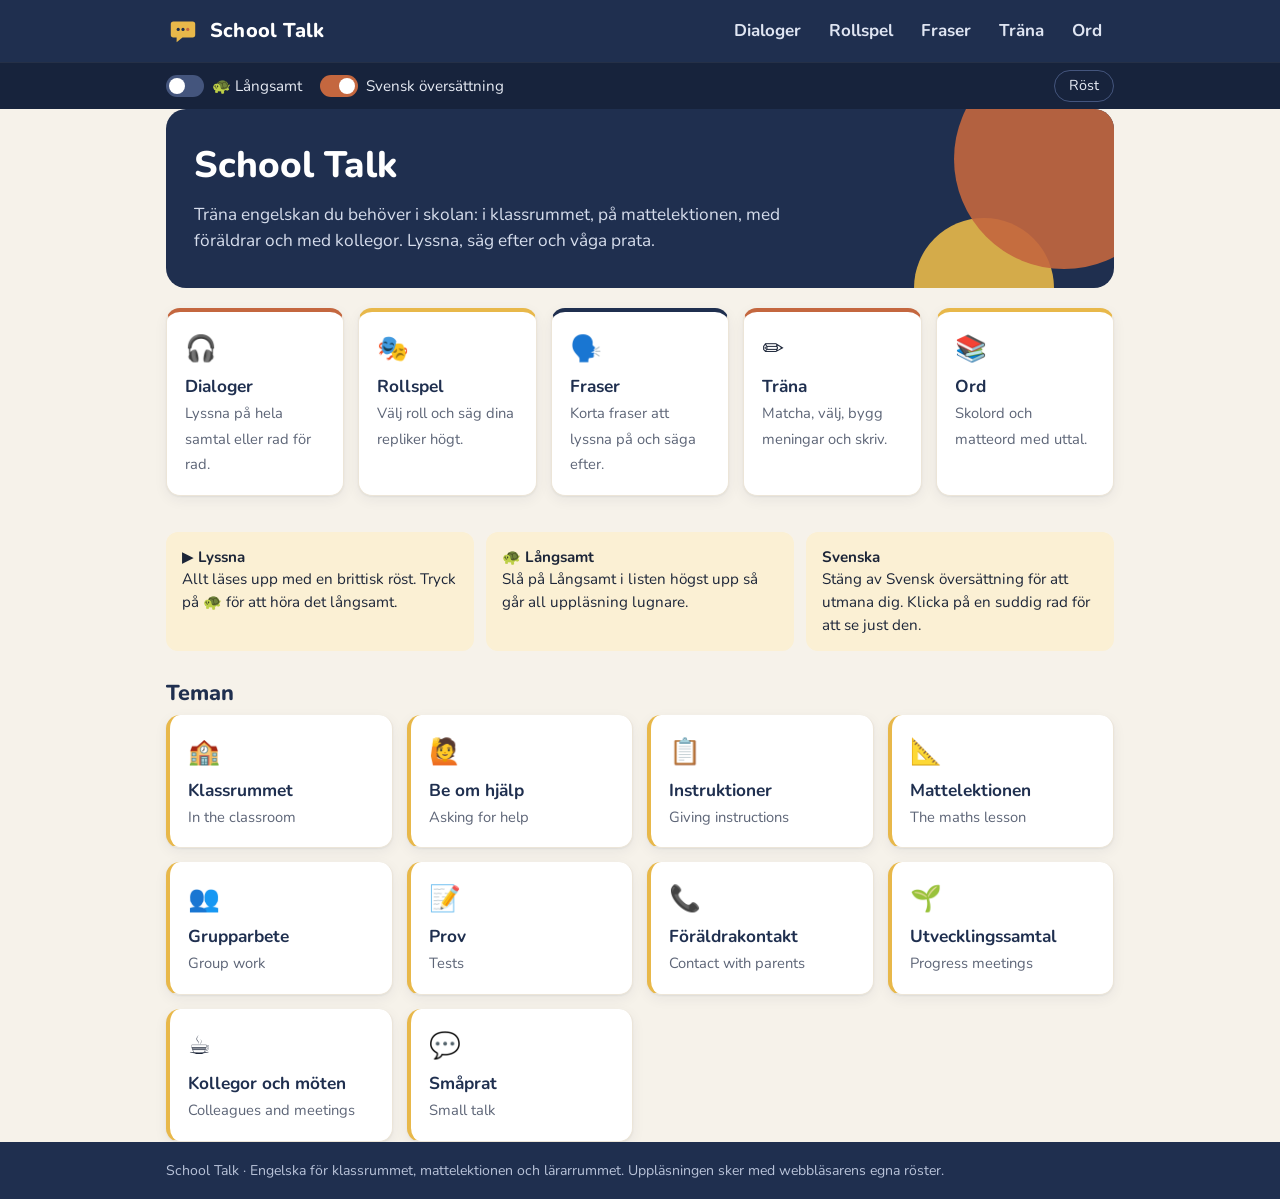
==== index.html @ 0cbd723f "Bygg School Talk: dialoger, rollspel, fraser, övningar och ord Co-Authored-By: Claude Opus 5.5 <nore" ====
<!doctype html>
<html lang="sv">
<head>
  <meta charset="utf-8">
  <meta name="viewport" content="width=device-width, initial-scale=1">
  <title>School Talk – engelska för skolan</title>
  <meta name="description" content="Träna engelska som används i skolan: dialoger, rollspel, fraser, övningar och ord, med brittisk uppläsning.">
  <link rel="icon" href="data:image/svg+xml,%3Csvg xmlns='http://www.w3.org/2000/svg' viewBox='0 0 64 64'%3E%3Crect width='64' height='64' rx='14' fill='%231f2f4f'/%3E%3Cpath d='M14 18h36a4 4 0 0 1 4 4v18a4 4 0 0 1-4 4H30l-10 8v-8h-6a4 4 0 0 1-4-4V22a4 4 0 0 1 4-4z' fill='%23e8b84a'/%3E%3C/svg%3E">
  <link rel="preconnect" href="https://fonts.googleapis.com">
  <link rel="preconnect" href="https://fonts.gstatic.com" crossorigin>
  <link href="https://fonts.googleapis.com/css2?family=Nunito:wght@400;600;700;800&display=swap" rel="stylesheet">
  <link rel="stylesheet" href="css/style.css">
</head>
<body>
  <header class="site-header">
    <div class="wrap header-inner">
      <a class="brand" href="#/">
        <svg class="brand-mark" viewBox="0 0 64 64" aria-hidden="true"><path d="M14 14h36a5 5 0 0 1 5 5v20a5 5 0 0 1-5 5H31l-11 9v-9h-6a5 5 0 0 1-5-5V19a5 5 0 0 1 5-5z" fill="#e8b84a"/><circle cx="23" cy="29" r="3" fill="#1f2f4f"/><circle cx="32" cy="29" r="3" fill="#1f2f4f"/><circle cx="41" cy="29" r="3" fill="#c4673f"/></svg>
        <span>School Talk</span>
      </a>
      <nav class="main-nav" aria-label="Huvudmeny">
        <a href="#/dialoger" data-nav="dialoger">Dialoger</a>
        <a href="#/rollspel" data-nav="rollspel">Rollspel</a>
        <a href="#/fraser" data-nav="fraser">Fraser</a>
        <a href="#/trana" data-nav="trana">Träna</a>
        <a href="#/ord" data-nav="ord">Ord</a>
      </nav>
    </div>
    <div class="toolbar">
      <div class="wrap toolbar-inner">
        <label class="switch"><input type="checkbox" id="opt-slow"><span class="slider"></span><span class="switch-label">🐢 Långsamt</span></label>
        <label class="switch"><input type="checkbox" id="opt-sv" checked><span class="slider"></span><span class="switch-label">Svensk<span class="long-label"> översättning</span></span></label>
        <button class="voice-btn" id="voice-btn" type="button" aria-expanded="false">Röst</button>
      </div>
      <div class="voice-panel wrap" id="voice-panel" hidden>
        <label for="voice-select">Välj brittisk röst</label>
        <div class="voice-row">
          <select id="voice-select"></select>
          <button class="btn small" id="voice-test" type="button">Testa</button>
        </div>
        <p class="voice-note" id="voice-note"></p>
      </div>
    </div>
  </header>

  <main id="app" class="wrap" tabindex="-1"></main>

  <footer class="site-footer">
    <div class="wrap">School Talk · Engelska för klassrummet, mattelektionen och lärarrummet. Uppläsningen sker med webbläsarens egna röster.</div>
  </footer>

  <script src="js/data.js"></script>
  <script src="js/app.js"></script>
</body>
</html>
---- css/style.css ----
:root {
  --navy: #1f2f4f;
  --navy-deep: #17233c;
  --navy-soft: #2d4170;
  --terracotta: #c4673f;
  --terracotta-dark: #a8532f;
  --yellow: #e8b84a;
  --yellow-soft: #fbf0d4;
  --cream: #f6f2ea;
  --card: #ffffff;
  --ink: #1c2538;
  --muted: #5d6577;
  --line: #e3dbcd;
  --ok: #2f7d5b;
  --ok-soft: #e1f2e9;
  --bad: #b5452b;
  --bad-soft: #f8e3dc;
  --radius: 14px;
  --shadow: 0 1px 2px rgba(23, 35, 60, .06), 0 4px 14px rgba(23, 35, 60, .06);
}

* { box-sizing: border-box; }
html { -webkit-text-size-adjust: 100%; }
body {
  margin: 0;
  font-family: "Nunito", system-ui, -apple-system, "Segoe UI", sans-serif;
  font-size: 17px;
  line-height: 1.5;
  color: var(--ink);
  background: var(--cream);
  min-height: 100vh;
  display: flex;
  flex-direction: column;
}
main { flex: 1; padding-top: 28px; padding-bottom: 56px; outline: none; }
.wrap { width: 100%; max-width: 980px; margin: 0 auto; padding: 0 16px; }
h1, h2, h3 { color: var(--navy); line-height: 1.2; margin: 0 0 .4em; }
h1 { font-size: clamp(1.7rem, 4vw, 2.3rem); font-weight: 800; }
h2 { font-size: 1.35rem; font-weight: 800; }
h3 { font-size: 1.1rem; font-weight: 700; }
p { margin: 0 0 1em; }
a { color: var(--navy-soft); }
.lead { font-size: 1.1rem; color: var(--muted); max-width: 640px; }
.muted { color: var(--muted); }

/* Header */
.site-header { background: var(--navy); color: #fff; position: sticky; top: 0; z-index: 20; }
.header-inner { display: flex; align-items: center; gap: 20px; min-height: 62px; flex-wrap: wrap; }
.brand { display: flex; align-items: center; gap: 10px; color: #fff; text-decoration: none; font-weight: 800; font-size: 1.25rem; letter-spacing: .2px; }
.brand-mark { width: 34px; height: 34px; }
.main-nav { display: flex; gap: 4px; flex-wrap: wrap; margin-left: auto; }
.main-nav a { color: #dfe5f2; text-decoration: none; padding: 8px 12px; border-radius: 10px; font-weight: 700; }
.main-nav a:hover { background: rgba(255,255,255,.08); color: #fff; }
.main-nav a.active { color: var(--navy); background: var(--yellow); }
.toolbar { background: var(--navy-deep); border-top: 1px solid rgba(255,255,255,.06); }
.toolbar-inner { display: flex; align-items: center; gap: 18px; min-height: 46px; flex-wrap: wrap; padding-top: 6px; padding-bottom: 6px; }

.switch { display: inline-flex; align-items: center; gap: 8px; cursor: pointer; font-size: .95rem; color: #e7ebf4; user-select: none; }
.switch input { position: absolute; opacity: 0; width: 1px; height: 1px; }
.slider { width: 38px; height: 22px; border-radius: 999px; background: #44557d; position: relative; transition: background .2s; flex: none; }
.slider::after { content: ""; position: absolute; top: 3px; left: 3px; width: 16px; height: 16px; border-radius: 50%; background: #fff; transition: transform .2s; }
.switch input:checked + .slider { background: var(--terracotta); }
.switch input:checked + .slider::after { transform: translateX(16px); }
.switch input:focus-visible + .slider { outline: 2px solid var(--yellow); outline-offset: 2px; }

.voice-btn { margin-left: auto; background: transparent; color: #e7ebf4; border: 1px solid #44557d; border-radius: 999px; padding: 4px 14px; font: inherit; font-size: .9rem; cursor: pointer; }
.voice-btn:hover { border-color: var(--yellow); color: #fff; }
.voice-panel { padding-bottom: 14px; color: #e7ebf4; font-size: .95rem; }
.voice-row { display: flex; gap: 8px; margin-top: 6px; flex-wrap: wrap; }
.voice-row select { flex: 1; min-width: 0; max-width: 420px; font: inherit; padding: 6px 10px; border-radius: 10px; border: 0; }
.voice-note { margin: 8px 0 0; color: #c9d1e4; font-size: .9rem; }

.banner { background: var(--yellow-soft); border: 1px solid #ecd59a; color: #5b4510; border-radius: var(--radius); padding: 12px 16px; margin-bottom: 20px; font-size: .95rem; }

/* Buttons */
.btn { display: inline-flex; align-items: center; justify-content: center; gap: 8px; font: inherit; font-weight: 700; border: 0; border-radius: 12px; padding: 10px 18px; cursor: pointer; background: var(--terracotta); color: #fff; text-decoration: none; transition: background .15s, transform .05s; }
.btn:hover { background: var(--terracotta-dark); }
.btn:active { transform: translateY(1px); }
.btn:disabled { opacity: .5; cursor: default; }
.btn.secondary { background: var(--navy); }
.btn.secondary:hover { background: var(--navy-soft); }
.btn.ghost { background: transparent; color: var(--navy); border: 1.5px solid var(--line); }
.btn.ghost:hover { border-color: var(--navy); background: #fff; }
.btn.small { padding: 6px 12px; font-size: .9rem; border-radius: 10px; }
.btn-row { display: flex; gap: 10px; flex-wrap: wrap; align-items: center; }

.icon-btn { width: 38px; height: 38px; flex: none; border-radius: 50%; border: 0; display: inline-grid; place-items: center; cursor: pointer; background: var(--navy); color: #fff; font-size: 15px; transition: background .15s; }
.icon-btn:hover { background: var(--navy-soft); }
.icon-btn.slow { background: var(--yellow-soft); color: var(--navy); border: 1.5px solid #ecd59a; font-size: 17px; }
.icon-btn.slow:hover { background: #f7e3ad; }
.icon-btn svg { width: 16px; height: 16px; }

/* Chips */
.chips { display: flex; gap: 8px; flex-wrap: wrap; margin: 6px 0 24px; }
.chip { border: 1.5px solid var(--line); background: #fff; color: var(--navy); border-radius: 999px; padding: 6px 14px; font: inherit; font-weight: 700; font-size: .93rem; cursor: pointer; text-decoration: none; }
.chip:hover { border-color: var(--navy); }
.chip.active { background: var(--navy); border-color: var(--navy); color: var(--yellow); }

/* Cards */
.card { background: var(--card); border-radius: var(--radius); box-shadow: var(--shadow); padding: 20px; margin-bottom: 18px; border: 1px solid #ece5d8; }
.grid { display: grid; gap: 14px; }
.grid.sections { grid-template-columns: repeat(auto-fill, minmax(170px, 1fr)); margin: 20px 0 36px; }
.grid.themes { grid-template-columns: repeat(auto-fill, minmax(200px, 1fr)); }
.tile { display: block; background: #fff; border-radius: var(--radius); padding: 18px; text-decoration: none; color: var(--ink); box-shadow: var(--shadow); border: 1px solid #ece5d8; border-top: 4px solid var(--terracotta); transition: transform .12s, box-shadow .12s; }
.tile:hover { transform: translateY(-2px); box-shadow: 0 6px 22px rgba(23,35,60,.12); }
.tile .t-icon { font-size: 1.6rem; display: block; margin-bottom: 6px; }
.tile strong { display: block; color: var(--navy); font-size: 1.08rem; }
.tile span.small { color: var(--muted); font-size: .92rem; }
.grid.sections .tile:nth-child(2) { border-top-color: var(--yellow); }
.grid.sections .tile:nth-child(3) { border-top-color: var(--navy); }
.grid.sections .tile:nth-child(4) { border-top-color: var(--terracotta); }
.grid.sections .tile:nth-child(5) { border-top-color: var(--yellow); }
.grid.themes .tile { border-top: 0; border-left: 4px solid var(--yellow); }

.hero { background: var(--navy); color: #fff; border-radius: 20px; padding: 34px 28px; margin-bottom: 8px; position: relative; overflow: hidden; }
.hero h1 { color: #fff; }
.hero p { color: #d6ddec; max-width: 600px; font-size: 1.08rem; margin-bottom: 0; }
.hero::after { content: ""; position: absolute; right: -60px; top: -60px; width: 220px; height: 220px; border-radius: 50%; background: var(--terracotta); opacity: .9; }
.hero::before { content: ""; position: absolute; right: 60px; bottom: -70px; width: 140px; height: 140px; border-radius: 50%; background: var(--yellow); opacity: .9; }
.hero > * { position: relative; z-index: 1; max-width: 70%; }
.howto { display: grid; gap: 12px; grid-template-columns: repeat(auto-fit, minmax(220px, 1fr)); margin-bottom: 30px; }
.howto div { background: var(--yellow-soft); border-radius: 12px; padding: 14px 16px; font-size: .95rem; }

/* Text lines */
.en { font-weight: 700; color: var(--ink); }
.sv { color: var(--muted); font-size: .95rem; display: block; transition: filter .15s; }
body.hide-sv .sv { filter: blur(5px); cursor: pointer; user-select: none; }
body.hide-sv .sv.revealed { filter: none; cursor: auto; user-select: auto; }

.line { display: flex; gap: 12px; align-items: flex-start; padding: 12px 8px; border-bottom: 1px solid #f0eadf; border-radius: 10px; transition: background .2s; }
.line:last-child { border-bottom: 0; }
.line.playing { background: var(--yellow-soft); }
.line .who { flex: none; width: 92px; font-size: .82rem; font-weight: 800; text-transform: uppercase; letter-spacing: .4px; padding-top: 9px; color: var(--terracotta); }
.line .who.r1 { color: var(--navy-soft); }
.line .txt { flex: 1; min-width: 0; padding-top: 6px; }
.line .acts { display: flex; gap: 6px; flex: none; }
.dialog-head { display: flex; justify-content: space-between; gap: 14px; flex-wrap: wrap; align-items: flex-start; margin-bottom: 10px; }
.dialog-head h2 { margin: 0; }
.dialog-head .en-title { color: var(--muted); font-size: .95rem; }
.hidden-en .line .en { filter: blur(6px); }

/* Phrases */
.phrase-list .line .txt { padding-top: 6px; }
.repeat-box { display: flex; align-items: center; gap: 14px; flex-wrap: wrap; }
.progress { height: 6px; background: #eee6d7; border-radius: 99px; overflow: hidden; flex: 1; min-width: 120px; }
.progress > div { height: 100%; width: 0; background: var(--terracotta); transition: width .1s linear; }
.status { font-weight: 700; color: var(--navy); }
.your-turn { color: var(--terracotta); }

/* Roleplay */
.role-pick { display: flex; gap: 10px; flex-wrap: wrap; margin-top: 10px; }
.chat { display: flex; flex-direction: column; gap: 10px; margin: 16px 0; }
.bubble { max-width: 85%; padding: 12px 16px; border-radius: 16px; background: #fff; border: 1px solid #ece5d8; box-shadow: var(--shadow); }
.bubble .who { font-size: .78rem; font-weight: 800; text-transform: uppercase; letter-spacing: .4px; color: var(--navy-soft); margin-bottom: 2px; }
.bubble .b-row { display: flex; gap: 10px; align-items: flex-start; }
.bubble .b-row .txt { flex: 1; }
.bubble.me { align-self: flex-end; background: var(--yellow-soft); border-color: #ecd59a; }
.bubble.me .who { color: var(--terracotta-dark); }
.turn-card { background: var(--navy); color: #fff; border-radius: var(--radius); padding: 20px; }
.turn-card h3 { color: var(--yellow); margin-bottom: 6px; }
.turn-card .prompt { font-size: 1.15rem; font-weight: 700; margin-bottom: 14px; }
.turn-card .answer { background: rgba(255,255,255,.08); border-radius: 12px; padding: 12px 14px; margin-bottom: 14px; display: flex; gap: 10px; align-items: center; }
.turn-card .answer .en { color: #fff; font-size: 1.1rem; }
.turn-card .hint { color: #c9d1e4; font-size: .92rem; margin-bottom: 12px; }

/* Practice */
.tabs { display: flex; gap: 6px; flex-wrap: wrap; margin-bottom: 18px; border-bottom: 2px solid var(--line); }
.tab { background: none; border: 0; font: inherit; font-weight: 800; color: var(--muted); padding: 10px 14px; cursor: pointer; border-bottom: 3px solid transparent; margin-bottom: -2px; }
.tab.active { color: var(--navy); border-bottom-color: var(--terracotta); }
.tab:disabled { opacity: .4; cursor: default; }
.source-select { font: inherit; padding: 8px 12px; border-radius: 10px; border: 1.5px solid var(--line); background: #fff; color: var(--navy); font-weight: 700; max-width: 100%; }
.practice-top { display: flex; gap: 12px; align-items: center; flex-wrap: wrap; margin-bottom: 18px; }
.score { margin-left: auto; font-weight: 800; color: var(--navy); background: var(--yellow-soft); padding: 4px 12px; border-radius: 999px; }
.q-prompt { font-size: 1.2rem; font-weight: 800; color: var(--navy); margin-bottom: 4px; }
.q-label { font-size: .85rem; text-transform: uppercase; letter-spacing: .5px; font-weight: 800; color: var(--terracotta); margin-bottom: 6px; }
.options { display: grid; gap: 10px; margin: 16px 0; }
.option { text-align: left; font: inherit; font-weight: 600; background: #fff; border: 1.5px solid var(--line); border-radius: 12px; padding: 12px 16px; cursor: pointer; color: var(--ink); }
.option:hover:not(:disabled) { border-color: var(--navy); }
.option.correct { background: var(--ok-soft); border-color: var(--ok); color: #1d5a40; }
.option.wrong { background: var(--bad-soft); border-color: var(--bad); color: #7d2c18; }
.option:disabled { cursor: default; }
.feedback { font-weight: 800; margin: 8px 0 12px; min-height: 1.5em; }
.feedback.ok { color: var(--ok); }
.feedback.bad { color: var(--bad); }

.match { display: grid; grid-template-columns: 1fr 1fr; gap: 10px; }
.match .col { display: flex; flex-direction: column; gap: 10px; }
.match .option { min-height: 56px; }
.match .option.selected { border-color: var(--terracotta); background: #fdf1eb; }
.match .option.done { background: var(--ok-soft); border-color: var(--ok); color: #1d5a40; opacity: .75; }
.match .option.shake { animation: shake .3s; border-color: var(--bad); }
@keyframes shake { 25% { transform: translateX(-4px); } 75% { transform: translateX(4px); } }

.build-answer { min-height: 60px; border: 2px dashed var(--line); border-radius: 12px; padding: 10px; display: flex; flex-wrap: wrap; gap: 8px; margin: 14px 0; background: #fffdf9; }
.build-answer.ok { border-color: var(--ok); background: var(--ok-soft); }
.build-answer.bad { border-color: var(--bad); background: var(--bad-soft); }
.build-pool { display: flex; flex-wrap: wrap; gap: 8px; margin-bottom: 14px; min-height: 46px; }
.word-chip { font: inherit; font-weight: 700; background: #fff; border: 1.5px solid var(--navy); color: var(--navy); border-radius: 10px; padding: 7px 12px; cursor: pointer; }
.word-chip:hover { background: var(--navy); color: #fff; }
.build-answer .word-chip { background: var(--navy); color: #fff; }

.write-input { width: 100%; font: inherit; font-size: 1.1rem; padding: 12px 14px; border-radius: 12px; border: 1.5px solid var(--line); margin: 12px 0; background: #fff; }
.write-input:focus { outline: none; border-color: var(--navy); }
.big-play { display: flex; gap: 10px; align-items: center; }
.big-play .icon-btn { width: 54px; height: 54px; font-size: 20px; }
.big-play .icon-btn svg { width: 22px; height: 22px; }
.solution { background: var(--cream); border-radius: 12px; padding: 12px 14px; margin-bottom: 12px; }
.result-box { text-align: center; padding: 26px 10px; }
.result-box .big { font-size: 2.6rem; font-weight: 800; color: var(--terracotta); }

/* Words */
.word-tools { display: flex; gap: 12px; flex-wrap: wrap; align-items: center; margin-bottom: 18px; }
.search { font: inherit; padding: 9px 14px; border-radius: 12px; border: 1.5px solid var(--line); min-width: 0; flex: 1; max-width: 340px; background: #fff; }
.word-grid { display: grid; grid-template-columns: repeat(auto-fill, minmax(210px, 1fr)); gap: 10px; margin-bottom: 26px; }
.word { background: #fff; border-radius: 12px; border: 1px solid #ece5d8; padding: 12px 14px; display: flex; gap: 10px; align-items: center; box-shadow: var(--shadow); }
.word .txt { flex: 1; min-width: 0; }
.word .en { display: block; font-size: 1.05rem; }
.word .sym { display: inline-block; font-size: .85rem; background: var(--yellow-soft); color: var(--navy); border-radius: 6px; padding: 0 6px; margin-top: 2px; font-weight: 800; }
.word .acts { display: flex; flex-direction: column; gap: 6px; }
.word .icon-btn { width: 32px; height: 32px; font-size: 13px; }
.word .icon-btn.slow { font-size: 14px; }
.group-title { margin-top: 8px; }

.back { display: inline-block; margin-bottom: 12px; font-weight: 700; text-decoration: none; color: var(--navy-soft); }
.back:hover { text-decoration: underline; }

.site-footer { background: var(--navy); color: #b9c3d9; font-size: .88rem; padding: 18px 0; }

@media (max-width: 640px) {
  body { font-size: 16px; }
  .site-header { position: relative; }
  .header-inner { gap: 6px; padding-top: 8px; padding-bottom: 8px; }
  .toolbar-inner { gap: 12px; }
  .switch { font-size: .88rem; gap: 6px; }
  .voice-btn { padding: 3px 10px; font-size: .85rem; }
  .long-label { display: none; }
  .main-nav { margin-left: 0; width: 100%; }
  .main-nav a { padding: 6px 10px; }
  .hero { padding: 26px 20px; }
  .hero > * { max-width: 100%; }
  .hero::after { width: 140px; height: 140px; right: -60px; top: -60px; }
  .hero::before { display: none; }
  .line { flex-wrap: wrap; }
  .line .who { width: 100%; padding-top: 0; }
  .card { padding: 16px; }
  .match { grid-template-columns: 1fr 1fr; gap: 8px; }
  .match .option { padding: 10px; font-size: .92rem; }
  .bubble { max-width: 95%; }
  .score { margin-left: 0; }
}
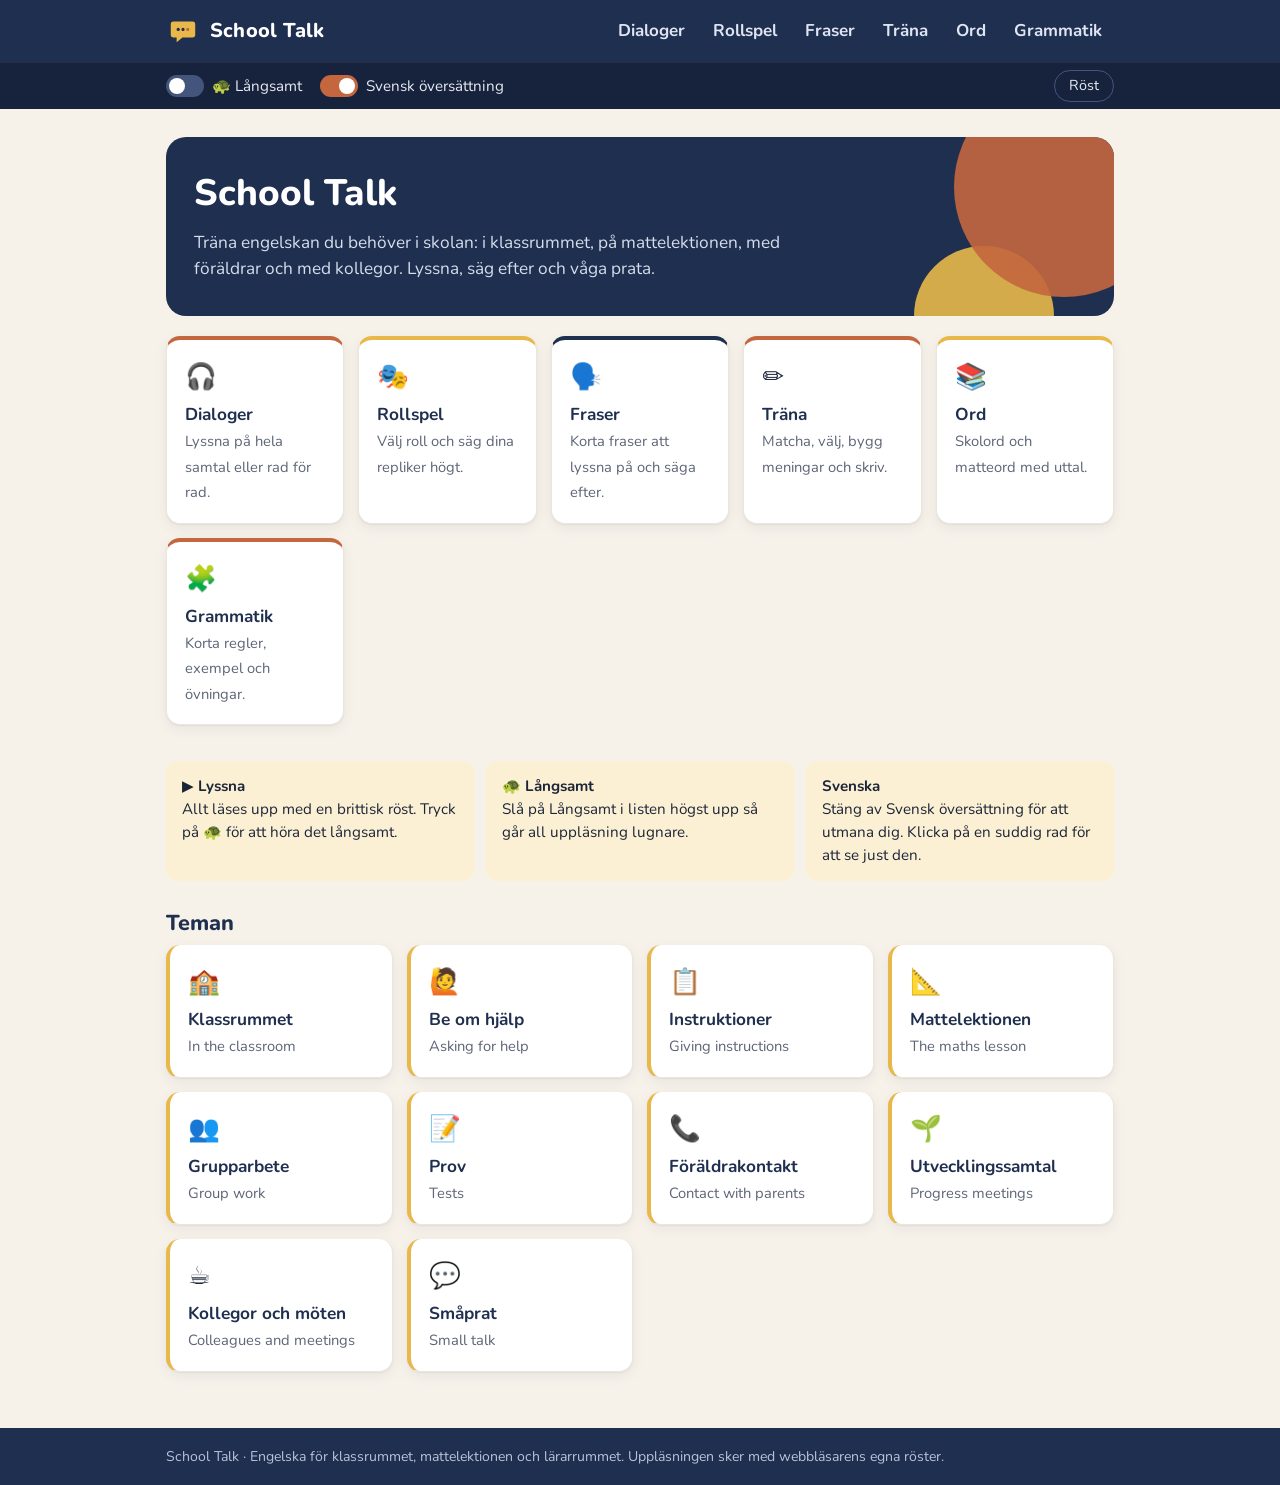
==== commit 5c75cf1a: "Lägg till Grammatik med regler, exempel och övningar Co-Authored-By: Claude Opus 5.5 <noreply@anthro" ====
--- a/index.html
+++ b/index.html
@@ -24,6 +24,7 @@
         <a href="#/fraser" data-nav="fraser">Fraser</a>
         <a href="#/trana" data-nav="trana">Träna</a>
         <a href="#/ord" data-nav="ord">Ord</a>
+        <a href="#/grammatik" data-nav="grammatik">Grammatik</a>
       </nav>
     </div>
     <div class="toolbar">
@@ -50,6 +51,7 @@
   </footer>
 
   <script src="js/data.js"></script>
+  <script src="js/grammar.js"></script>
   <script src="js/app.js"></script>
 </body>
 </html>
--- a/css/style.css
+++ b/css/style.css
@@ -34,6 +34,7 @@
 }
 main { flex: 1; padding-top: 28px; padding-bottom: 56px; outline: none; }
 .wrap { width: 100%; max-width: 980px; margin: 0 auto; padding: 0 16px; }
+main.wrap { padding-top: 28px; padding-bottom: 56px; }
 h1, h2, h3 { color: var(--navy); line-height: 1.2; margin: 0 0 .4em; }
 h1 { font-size: clamp(1.7rem, 4vw, 2.3rem); font-weight: 800; }
 h2 { font-size: 1.35rem; font-weight: 800; }
@@ -208,6 +209,19 @@
 .result-box { text-align: center; padding: 26px 10px; }
 .result-box .big { font-size: 2.6rem; font-weight: 800; color: var(--terracotta); }
 
+/* Grammar */
+.rule-card { border-left: 5px solid var(--yellow); }
+.rules { margin: 6px 0 0; padding-left: 20px; }
+.rules li { margin-bottom: 10px; }
+.rules li:last-child { margin-bottom: 0; }
+.rules strong { color: var(--terracotta-dark); }
+.rules em { color: var(--muted); }
+.gap { display: inline-block; min-width: 70px; border-bottom: 3px solid var(--terracotta); text-align: center; color: var(--terracotta); padding: 0 4px; }
+.gap.filled { color: var(--ok); border-bottom-color: var(--ok); }
+.gap.filled.was-wrong { color: var(--ok); }
+.gap-options { grid-template-columns: repeat(auto-fit, minmax(150px, 1fr)); }
+.gap-options .option { text-align: center; }
+
 /* Words */
 .word-tools { display: flex; gap: 12px; flex-wrap: wrap; align-items: center; margin-bottom: 18px; }
 .search { font: inherit; padding: 9px 14px; border-radius: 12px; border: 1.5px solid var(--line); min-width: 0; flex: 1; max-width: 340px; background: #fff; }
@@ -234,8 +248,8 @@
   .switch { font-size: .88rem; gap: 6px; }
   .voice-btn { padding: 3px 10px; font-size: .85rem; }
   .long-label { display: none; }
-  .main-nav { margin-left: 0; width: 100%; }
-  .main-nav a { padding: 6px 10px; }
+  .main-nav { margin-left: 0; width: 100%; display: grid; grid-template-columns: repeat(3, 1fr); gap: 4px; }
+  .main-nav a { padding: 6px 4px; text-align: center; font-size: .95rem; }
   .hero { padding: 26px 20px; }
   .hero > * { max-width: 100%; }
   .hero::after { width: 140px; height: 140px; right: -60px; top: -60px; }
